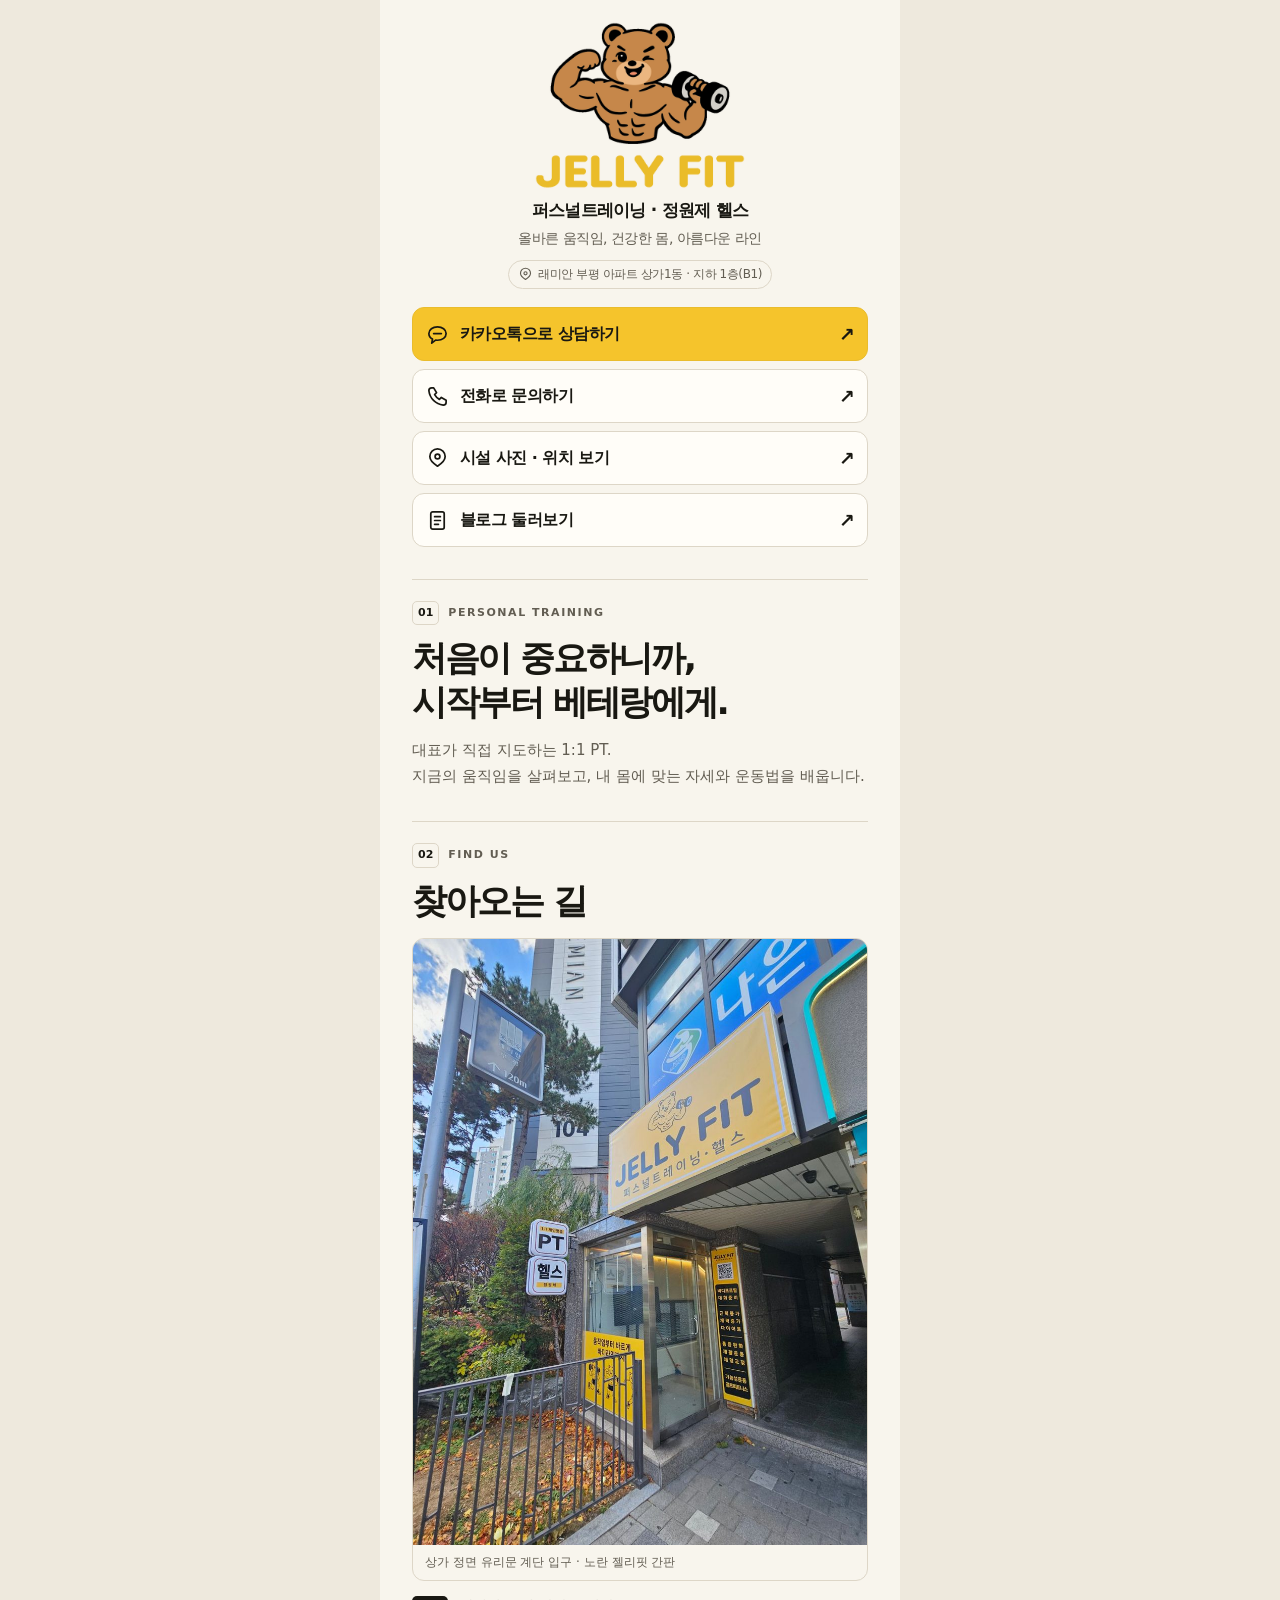
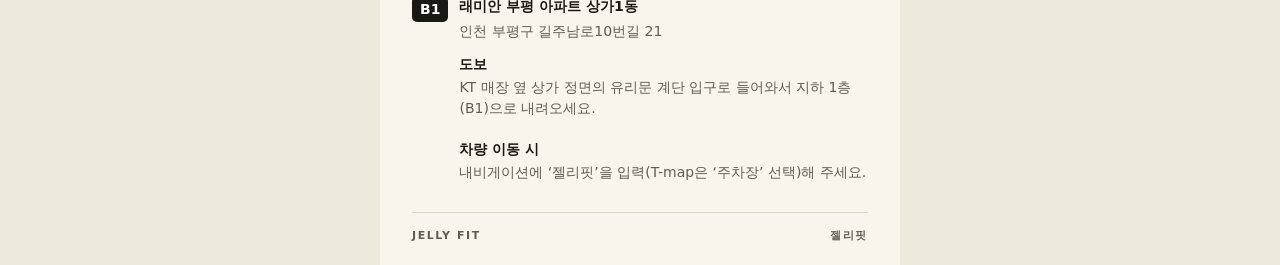
==== index.html @ 14c72398 "Add more space between walking and driving directions Co-Authored-By: Claude Opus 5.5 <noreply@anthr" ====
<!doctype html>
<html lang="ko">
<head>
  <meta charset="utf-8">
  <meta name="viewport" content="width=device-width, initial-scale=1">
  <meta name="theme-color" content="#f8f5ed">
  <meta name="description" content="래미안 부평 아파트 상가1동 지하 1층, 젤리핏 퍼스널트레이닝 · 정원제 헬스">
  <title>JELLY FIT 젤리핏 | 퍼스널트레이닝 · 정원제 헬스</title>
  <script async src="https://www.googletagmanager.com/gtag/js?id=G-EQTSNH6LLK"></script>
  <script>
    window.dataLayer = window.dataLayer || [];
    function gtag() { dataLayer.push(arguments); }
    gtag("js", new Date());
    gtag("config", "G-EQTSNH6LLK", {
      allow_google_signals: false,
      allow_ad_personalization_signals: false,
    });
  </script>
  <link rel="stylesheet" href="./style.css?v=20261123-1">
  <script src="./site.js?v=20261123-2" defer></script>
</head>
<body>
  <main class="page">
    <header class="profile">
      <h1 class="brand"><img id="logo" src="./assets/jelly-fit-logo.png" width="552" height="438" alt="JELLY FIT 젤리핏"></h1>
      <p class="service">퍼스널트레이닝 · 정원제 헬스</p>
      <p class="tagline">올바른 움직임, 건강한 몸, 아름다운 라인</p>
      <p class="location"><svg viewBox="0 0 24 24" aria-hidden="true"><path d="M20 10c0 5-8 10-8 10s-8-5-8-10a8 8 0 1 1 16 0Z"/><circle cx="12" cy="10" r="2.5"/></svg> 래미안 부평 아파트 상가1동 · 지하 1층(B1)</p>
    </header>
    <div class="actions" role="group" aria-label="상담, 시설 및 블로그">
      <a id="kakao" class="action action-primary" role="link" aria-disabled="true">
        <svg viewBox="0 0 24 24" aria-hidden="true"><path d="M21 11c0 4-4 7-9 7l-2-.1L6 21l.8-4.2C4.4 15.6 3 13.5 3 11c0-4 4-7 9-7s9 3 9 7Z"/><path d="M8 11h8"/></svg>
        <span>카카오톡으로 상담하기</span><span class="action-end" aria-hidden="true"></span>
      </a>
      <a id="phone" class="action" role="link" aria-disabled="true">
        <svg viewBox="0 0 24 24" aria-hidden="true"><path d="m8 3 3 5-2 2a13 13 0 0 0 5 5l2-2 5 3v2a3 3 0 0 1-3 3C10 20 4 14 3 6a3 3 0 0 1 3-3Z"/></svg>
        <span>전화로 문의하기</span><span class="action-end" aria-hidden="true"></span>
      </a>
      <a id="place" class="action" role="link" aria-disabled="true">
        <svg viewBox="0 0 24 24" aria-hidden="true"><path d="M20 10c0 5-8 10-8 10s-8-5-8-10a8 8 0 1 1 16 0Z"/><circle cx="12" cy="10" r="2.5"/></svg>
        <span>시설 사진 · 위치 보기</span><span class="action-end" aria-hidden="true"></span>
      </a>
      <a id="blog" class="action" role="link" aria-disabled="true">
        <svg viewBox="0 0 24 24" aria-hidden="true"><rect x="5" y="3" width="14" height="18" rx="2"/><path d="M9 8h6m-6 4h6m-6 4h4"/></svg>
        <span>블로그 둘러보기</span><span class="action-end" aria-hidden="true"></span>
      </a>
    </div>
    <section class="section" aria-labelledby="pt-title">
      <p class="section-label"><span>01</span> PERSONAL TRAINING</p>
      <h2 id="pt-title">처음이 중요하니까,<br>시작부터 베테랑에게.</h2>
      <p class="copy">대표가 직접 지도하는 1:1 PT.<br>지금의 움직임을 살펴보고, 내 몸에 맞는 자세와 운동법을 배웁니다.</p>
    </section>
    <section class="section directions" aria-labelledby="directions-title">
      <p class="section-label"><span>02</span> FIND US</p>
      <h2 id="directions-title">찾아오는 길</h2>
      <figure class="entrance">
        <img id="entrance-photo" width="900" height="1200" alt="젤리핏으로 들어가는 상가 입구" hidden>
        <div id="entrance-placeholder" class="photo-placeholder">입구 사진 준비 중</div>
        <figcaption id="entrance-caption" hidden></figcaption>
      </figure>
      <div class="address">
        <strong class="floor">B1</strong>
        <div>
          <p><strong>래미안 부평 아파트 상가1동</strong></p>
          <p id="address" hidden></p>
          <dl class="arrival">
            <dt>도보</dt>
            <dd id="entrance-note">KT 매장 옆 상가 정면의 유리문 계단 입구로 들어와서 지하 1층(B1)으로 내려오세요.</dd>
            <dt>차량 이동 시</dt>
            <dd>내비게이션에 ‘젤리핏’을 입력(T-map은 ‘주차장’ 선택)해 주세요.</dd>
          </dl>
        </div>
      </div>
    </section>
    <footer><strong>JELLY FIT</strong><span>젤리핏</span></footer>
  </main>
</body>
</html>
---- style.css ----
* { box-sizing: border-box; }
[hidden] { display: none !important; }

:root {
  color-scheme: light;
  --paper: #f8f5ed;
  --ink: #191812;
  --muted: #625d52;
  --line: #ddd6c7;
  --white: #fffdf8;
  --yellow: #f5c42c;
  font-family: "Apple SD Gothic Neo", "Malgun Gothic", "Noto Sans KR", system-ui, sans-serif;
  color: var(--ink);
  background: #eee9dd;
}

body { margin: 0; }
.page {
  width: min(100%, 520px);
  min-height: 100svh;
  margin-inline: auto;
  padding: 0 clamp(16px, 5.5vw, 32px);
  background: var(--paper);
}

.profile { padding-top: 22px; text-align: center; }
.section-label, footer {
  font: 800 11px/1.3 system-ui, sans-serif;
  letter-spacing: .14em;
}
.brand { margin: 0 auto; }
.brand img {
  display: block;
  width: clamp(164px, 48vw, 210px);
  height: auto;
  margin-inline: auto;
  mix-blend-mode: multiply;
}
.service { margin: 10px 0 0; font-size: 17px; font-weight: 800; letter-spacing: -.045em; }
.tagline { margin: 8px 0 0; font-size: 14px; color: var(--muted); letter-spacing: -.035em; }
.location {
  display: inline-flex;
  align-items: center;
  gap: 5px;
  margin: 12px 0 0;
  padding: 5px 9px;
  border: 1px solid var(--line);
  border-radius: 999px;
  font-size: 12px;
  letter-spacing: -.035em;
  color: var(--muted);
  line-height: 1.45;
}
svg { fill: none; stroke: currentColor; stroke-width: 1.8; stroke-linecap: round; stroke-linejoin: round; }
.location svg { width: 15px; height: 15px; flex: none; }

.actions { display: grid; gap: 8px; margin-top: 18px; }
.action {
  display: grid;
  grid-template-columns: 24px minmax(0, 1fr) 48px;
  align-items: center;
  gap: 10px;
  min-height: 54px;
  padding: 8px 13px;
  color: var(--ink);
  background: var(--white);
  border: 1px solid var(--line);
  border-radius: 12px;
  font-size: 16px;
  font-weight: 800;
  letter-spacing: -.035em;
  text-decoration: none;
}
.action-primary { background: var(--yellow); border-color: #e9bc2d; }
.action svg { width: 23px; height: 23px; }
.action-end { justify-self: end; }
.action[href] .action-end::after { content: "↗"; font-size: 19px; }
.action[aria-disabled="true"] { cursor: default; }
.action[aria-disabled="true"] .action-end::after { content: "준비 중"; font-size: 11px; color: #514b3d; }
.action:focus-visible { outline: 3px solid var(--ink); outline-offset: 2px; }
.action[href]:active { transform: translateY(1px); }

.section { border-top: 1px solid var(--line); margin-top: 32px; padding-top: 21px; }
.section-label { display: flex; gap: 9px; align-items: center; color: var(--muted); margin: 0 0 12px; }
.section-label span { color: var(--ink); border: 1px solid var(--line); border-radius: 5px; padding: 4px 5px; letter-spacing: 0; }
h2 { margin: 0; font-size: clamp(25px, 7.2vw, 35px); line-height: 1.25; letter-spacing: -.065em; }
.copy { margin: 12px 0 0; color: var(--muted); font-size: 15px; line-height: 1.75; word-break: keep-all; }
.entrance { margin: 15px 0; border: 1px solid var(--line); border-radius: 12px; overflow: hidden; }
.entrance img { display: block; width: 100%; height: auto; }
.photo-placeholder { display: grid; place-items: center; min-height: 124px; color: var(--muted); font-size: 13px; background: #f0e9d9; }
figcaption { padding: 9px 12px; color: var(--muted); font-size: 12px; }
.address { display: flex; gap: 11px; align-items: flex-start; font-size: 14px; }
.address p { margin: 0 0 4px; line-height: 1.5; }
.address p:not(:first-child) { color: var(--muted); word-break: keep-all; overflow-wrap: anywhere; }
.arrival { margin: 12px 0 0; line-height: 1.5; word-break: keep-all; }
.arrival dt { font-weight: 800; }
.arrival dt:not(:first-child) { margin-top: 20px; }
.arrival dd { margin: 2px 0 0; color: var(--muted); }
.floor { padding: 4px 8px; color: var(--white); background: var(--ink); border-radius: 5px; font: 800 14px/1.3 system-ui, sans-serif; }
footer { display: flex; justify-content: space-between; margin-top: 29px; padding: 16px 0 22px; border-top: 1px solid var(--line); color: var(--muted); }
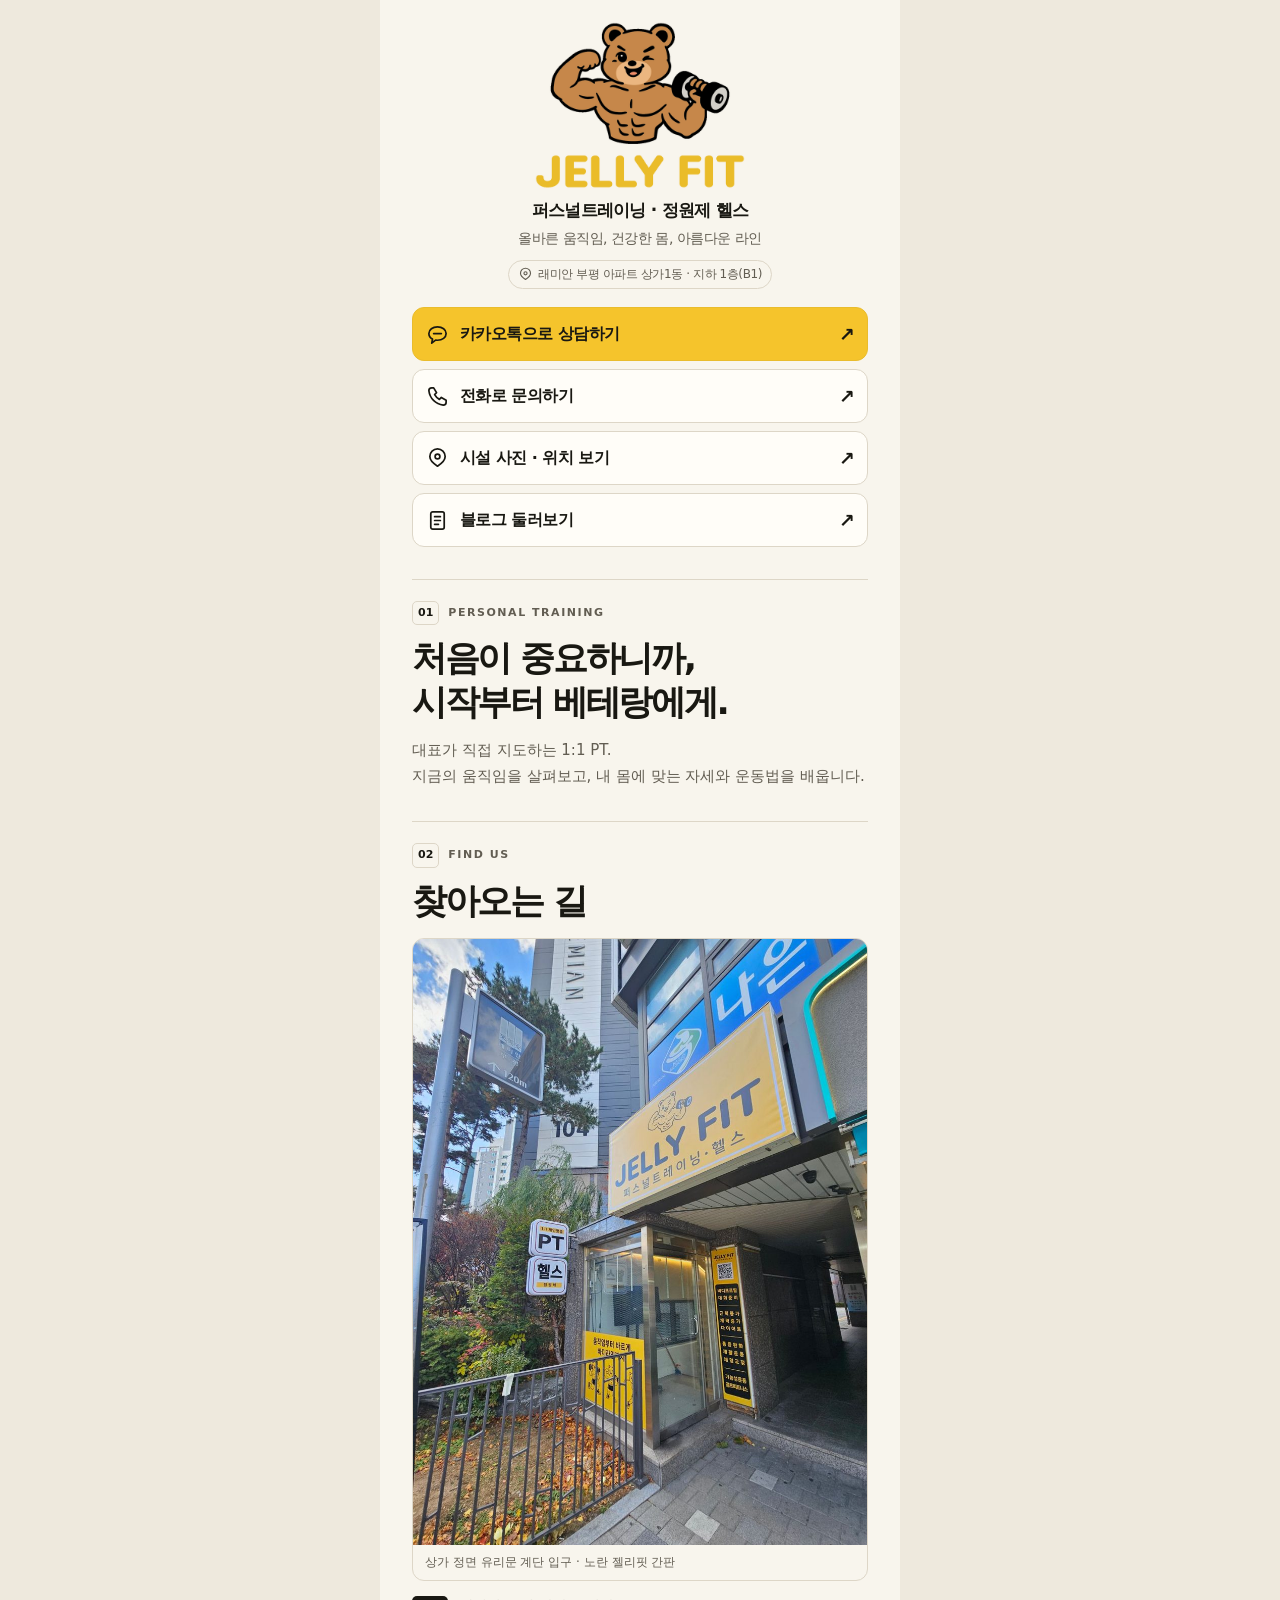
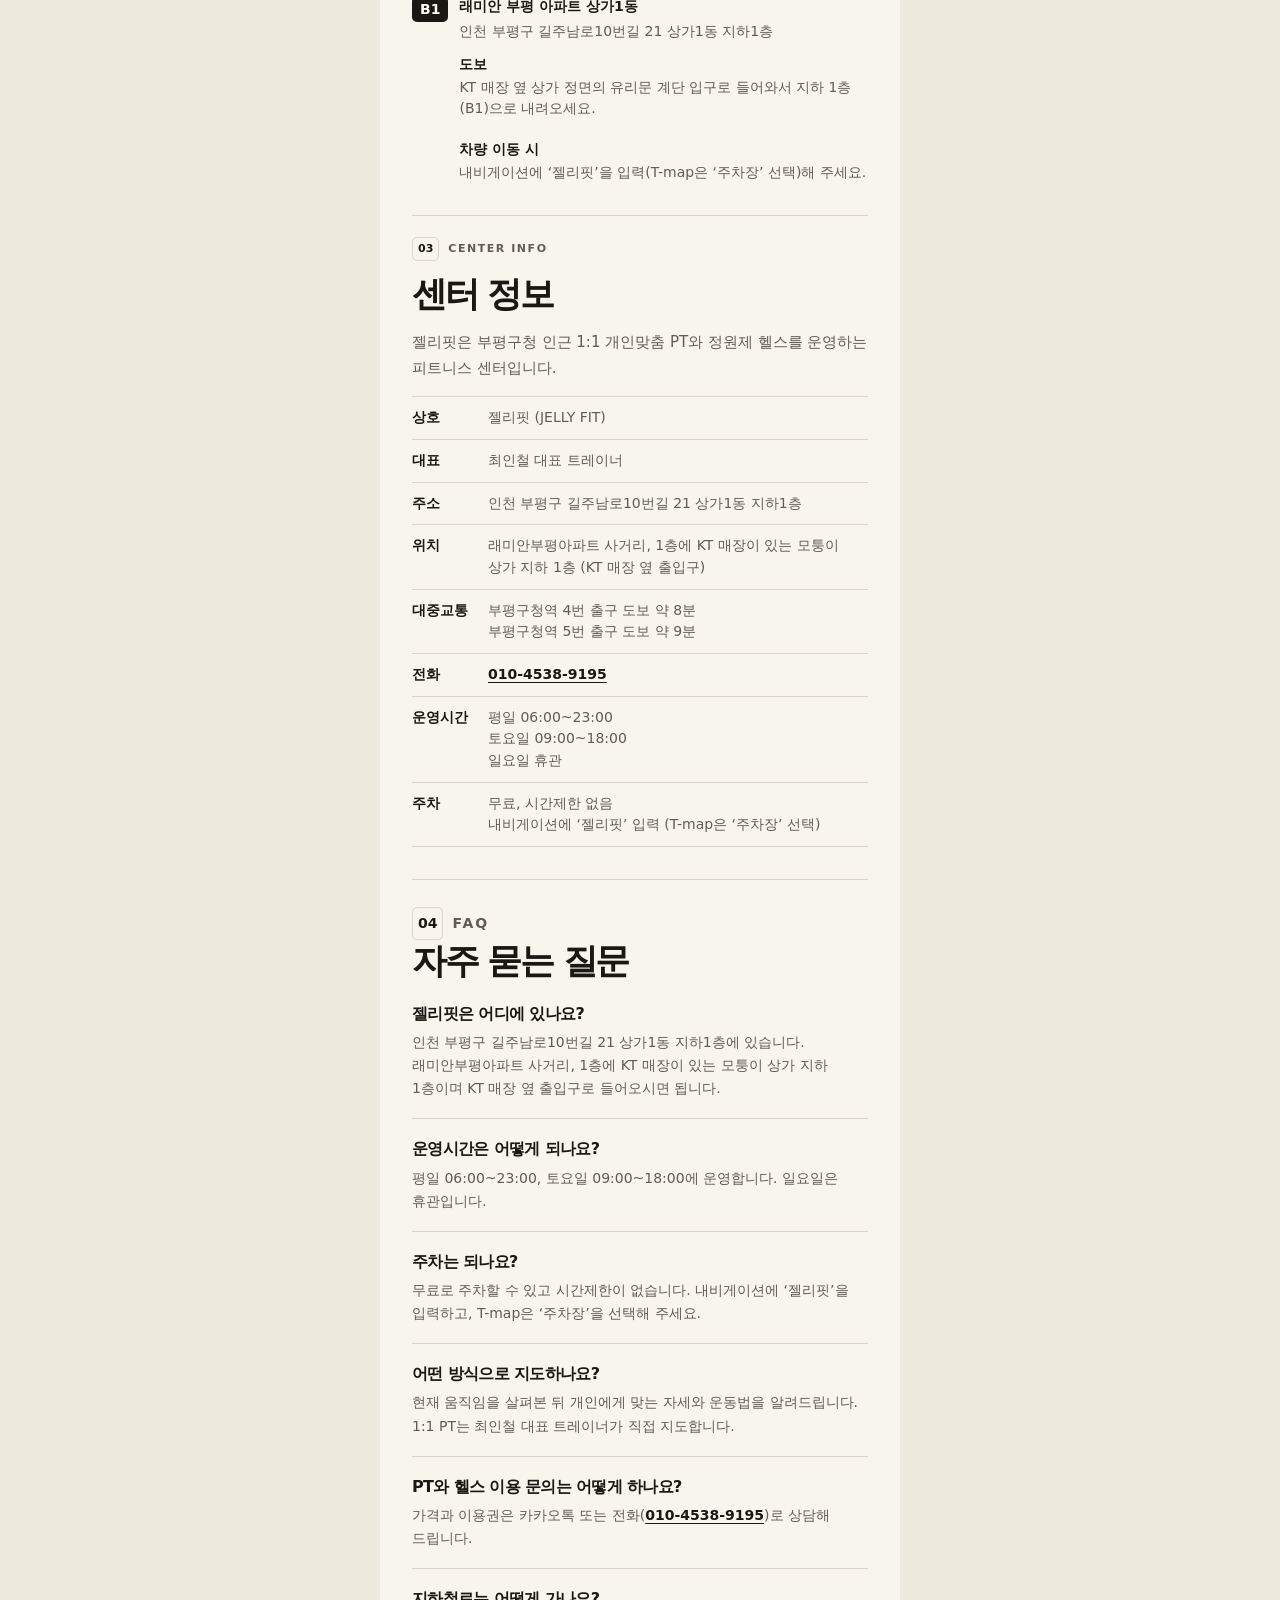
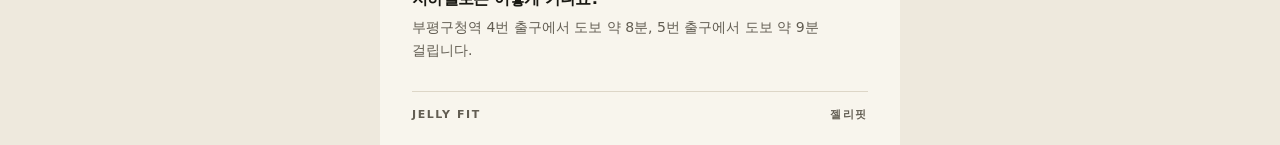
==== commit ff574d6b: "Add center info, FAQ, structured data and sitemap for AI search Co-Authored-By: Claude Opus 5.5 <nor" ====
--- a/index.html
+++ b/index.html
@@ -4,8 +4,17 @@
   <meta charset="utf-8">
   <meta name="viewport" content="width=device-width, initial-scale=1">
   <meta name="theme-color" content="#f8f5ed">
-  <meta name="description" content="래미안 부평 아파트 상가1동 지하 1층, 젤리핏 퍼스널트레이닝 · 정원제 헬스">
-  <title>JELLY FIT 젤리핏 | 퍼스널트레이닝 · 정원제 헬스</title>
+  <meta name="description" content="젤리핏(JELLY FIT)은 부평구청 인근 래미안부평 상가 지하 1층의 1:1 개인맞춤 PT·정원제 헬스 센터입니다. 운영시간은 평일 06:00~23:00, 토요일 09:00~18:00이며 일요일은 휴관합니다.">
+  <title>젤리핏 | 부평구청 퍼스널트레이닝·정원제 헬스 (부평 PT)</title>
+  <link rel="canonical" href="https://inchul27-fit.github.io/jelly-fit/">
+  <meta property="og:type" content="website">
+  <meta property="og:url" content="https://inchul27-fit.github.io/jelly-fit/">
+  <meta property="og:title" content="젤리핏 | 부평구청 퍼스널트레이닝·정원제 헬스 (부평 PT)">
+  <meta property="og:description" content="젤리핏(JELLY FIT)은 부평구청 인근 래미안부평 상가 지하 1층의 1:1 개인맞춤 PT·정원제 헬스 센터입니다. 운영시간은 평일 06:00~23:00, 토요일 09:00~18:00이며 일요일은 휴관합니다.">
+  <meta property="og:image" content="https://inchul27-fit.github.io/jelly-fit/assets/jelly-fit-logo.png">
+  <meta property="og:image:alt" content="젤리핏 로고 근육질 곰 캐릭터">
+  <meta property="og:locale" content="ko_KR">
+  <meta property="og:site_name" content="젤리핏 (JELLY FIT)">
   <script async src="https://www.googletagmanager.com/gtag/js?id=G-EQTSNH6LLK"></script>
   <script>
     window.dataLayer = window.dataLayer || [];
@@ -16,13 +25,125 @@
       allow_ad_personalization_signals: false,
     });
   </script>
-  <link rel="stylesheet" href="./style.css?v=20261123-1">
-  <script src="./site.js?v=20261123-2" defer></script>
+  <link rel="stylesheet" href="./style.css?v=20261124-1">
+  <script src="./site.js?v=20261124-1" defer></script>
+  <script type="application/ld+json">
+{
+    "@context": "https://schema.org",
+    "@type": [
+      "ExerciseGym",
+      "HealthClub"
+    ],
+    "@id": "https://inchul27-fit.github.io/jelly-fit/#gym",
+    "name": "젤리핏 (JELLY FIT)",
+    "alternateName": [
+      "젤리핏",
+      "JELLY FIT"
+    ],
+    "url": "https://inchul27-fit.github.io/jelly-fit/",
+    "image": "https://inchul27-fit.github.io/jelly-fit/assets/jelly-fit-logo.png",
+    "logo": "https://inchul27-fit.github.io/jelly-fit/assets/jelly-fit-logo.png",
+    "telephone": "+82-10-4538-9195",
+    "slogan": "올바른 움직임, 건강한 몸, 아름다운 라인",
+    "description": "젤리핏은 부평구청 인근 1:1 개인맞춤 PT와 정원제 헬스를 운영하는 피트니스 센터입니다.",
+    "address": {
+      "@type": "PostalAddress",
+      "addressCountry": "KR",
+      "addressRegion": "인천광역시",
+      "addressLocality": "부평구",
+      "streetAddress": "길주남로10번길 21 상가1동 지하1층"
+    },
+    "openingHoursSpecification": [
+      {
+        "@type": "OpeningHoursSpecification",
+        "dayOfWeek": [
+          "Monday",
+          "Tuesday",
+          "Wednesday",
+          "Thursday",
+          "Friday"
+        ],
+        "opens": "06:00",
+        "closes": "23:00"
+      },
+      {
+        "@type": "OpeningHoursSpecification",
+        "dayOfWeek": "Saturday",
+        "opens": "09:00",
+        "closes": "18:00"
+      }
+    ],
+    "founder": {
+      "@type": "Person",
+      "name": "최인철",
+      "jobTitle": "대표 트레이너"
+    },
+    "sameAs": [
+      "https://blog.naver.com/jellyfitness"
+    ]
+  }
+  </script>
+  <script type="application/ld+json">
+{
+    "@context": "https://schema.org",
+    "@type": "FAQPage",
+    "mainEntity": [
+      {
+        "@type": "Question",
+        "name": "젤리핏은 어디에 있나요?",
+        "acceptedAnswer": {
+          "@type": "Answer",
+          "text": "인천 부평구 길주남로10번길 21 상가1동 지하1층에 있습니다. 래미안부평아파트 사거리, 1층에 KT 매장이 있는 모퉁이 상가 지하 1층이며 KT 매장 옆 출입구로 들어오시면 됩니다."
+        }
+      },
+      {
+        "@type": "Question",
+        "name": "운영시간은 어떻게 되나요?",
+        "acceptedAnswer": {
+          "@type": "Answer",
+          "text": "평일 06:00~23:00, 토요일 09:00~18:00에 운영합니다. 일요일은 휴관입니다."
+        }
+      },
+      {
+        "@type": "Question",
+        "name": "주차는 되나요?",
+        "acceptedAnswer": {
+          "@type": "Answer",
+          "text": "무료로 주차할 수 있고 시간제한이 없습니다. 내비게이션에 ‘젤리핏’을 입력하고, T-map은 ‘주차장’을 선택해 주세요."
+        }
+      },
+      {
+        "@type": "Question",
+        "name": "어떤 방식으로 지도하나요?",
+        "acceptedAnswer": {
+          "@type": "Answer",
+          "text": "현재 움직임을 살펴본 뒤 개인에게 맞는 자세와 운동법을 알려드립니다. 1:1 PT는 최인철 대표 트레이너가 직접 지도합니다."
+        }
+      },
+      {
+        "@type": "Question",
+        "name": "PT와 헬스 이용 문의는 어떻게 하나요?",
+        "acceptedAnswer": {
+          "@type": "Answer",
+          "text": "가격과 이용권은 카카오톡 또는 전화(010-4538-9195)로 상담해 드립니다."
+        }
+      },
+      {
+        "@type": "Question",
+        "name": "지하철로는 어떻게 가나요?",
+        "acceptedAnswer": {
+          "@type": "Answer",
+          "text": "부평구청역 4번 출구에서 도보 약 8분, 5번 출구에서 도보 약 9분 걸립니다."
+        }
+      }
+    ]
+  }
+  </script>
 </head>
 <body>
   <main class="page">
     <header class="profile">
-      <h1 class="brand"><img id="logo" src="./assets/jelly-fit-logo.png" width="552" height="438" alt="JELLY FIT 젤리핏"></h1>
+      <h1 class="brand"><img id="logo" src="./assets/jelly-fit-logo.png" width="552" height="438" alt="젤리핏 로고 근육질 곰 캐릭터 JELLY FIT"></h1>
       <p class="service">퍼스널트레이닝 · 정원제 헬스</p>
       <p class="tagline">올바른 움직임, 건강한 몸, 아름다운 라인</p>
       <p class="location"><svg viewBox="0 0 24 24" aria-hidden="true"><path d="M20 10c0 5-8 10-8 10s-8-5-8-10a8 8 0 1 1 16 0Z"/><circle cx="12" cy="10" r="2.5"/></svg> 래미안 부평 아파트 상가1동 · 지하 1층(B1)</p>
@@ -54,7 +175,7 @@
       <p class="section-label"><span>02</span> FIND US</p>
       <h2 id="directions-title">찾아오는 길</h2>
       <figure class="entrance">
-        <img id="entrance-photo" width="900" height="1200" alt="젤리핏으로 들어가는 상가 입구" hidden>
+        <img id="entrance-photo" width="900" height="1200" alt="젤리핏 입구 사진, KT 매장 옆 상가 정면 유리문 계단 입구와 노란 젤리핏 간판" hidden>
         <div id="entrance-placeholder" class="photo-placeholder">입구 사진 준비 중</div>
         <figcaption id="entrance-caption" hidden></figcaption>
       </figure>
@@ -62,7 +183,7 @@
         <strong class="floor">B1</strong>
         <div>
           <p><strong>래미안 부평 아파트 상가1동</strong></p>
-          <p id="address" hidden></p>
+          <p id="address">인천 부평구 길주남로10번길 21 상가1동 지하1층</p>
           <dl class="arrival">
             <dt>도보</dt>
             <dd id="entrance-note">KT 매장 옆 상가 정면의 유리문 계단 입구로 들어와서 지하 1층(B1)으로 내려오세요.</dd>
@@ -72,6 +193,51 @@
         </div>
       </div>
     </section>
+    <section class="section info" aria-labelledby="info-title">
+      <p class="section-label"><span>03</span> CENTER INFO</p>
+      <h2 id="info-title">센터 정보</h2>
+      <p class="copy">젤리핏은 부평구청 인근 1:1 개인맞춤 PT와 정원제 헬스를 운영하는 피트니스 센터입니다.</p>
+      <table class="info-table">
+        <tbody>
+          <tr><th scope="row">상호</th><td>젤리핏 (JELLY FIT)</td></tr>
+          <tr><th scope="row">대표</th><td>최인철 대표 트레이너</td></tr>
+          <tr><th scope="row">주소</th><td>인천 부평구 길주남로10번길 21 상가1동 지하1층</td></tr>
+          <tr><th scope="row">위치</th><td>래미안부평아파트 사거리, 1층에 KT 매장이 있는 모퉁이 상가 지하 1층 (KT 매장 옆 출입구)</td></tr>
+          <tr><th scope="row">대중교통</th><td>부평구청역 4번 출구 도보 약 8분<br>부평구청역 5번 출구 도보 약 9분</td></tr>
+          <tr><th scope="row">전화</th><td><a href="tel:01045389195">010-4538-9195</a></td></tr>
+          <tr><th scope="row">운영시간</th><td>평일 06:00~23:00<br>토요일 09:00~18:00<br>일요일 휴관</td></tr>
+          <tr><th scope="row">주차</th><td>무료, 시간제한 없음<br>내비게이션에 ‘젤리핏’ 입력 (T-map은 ‘주차장’ 선택)</td></tr>
+        </tbody>
+      </table>
+    </section>
+    <section class="section faq" aria-labelledby="faq-title">
+      <p class="section-label"><span>04</span> FAQ</p>
+      <h2 id="faq-title">자주 묻는 질문</h2>
+      <div class="faq-item">
+        <h3>젤리핏은 어디에 있나요?</h3>
+        <p>인천 부평구 길주남로10번길 21 상가1동 지하1층에 있습니다. 래미안부평아파트 사거리, 1층에 KT 매장이 있는 모퉁이 상가 지하 1층이며 KT 매장 옆 출입구로 들어오시면 됩니다.</p>
+      </div>
+      <div class="faq-item">
+        <h3>운영시간은 어떻게 되나요?</h3>
+        <p>평일 06:00~23:00, 토요일 09:00~18:00에 운영합니다. 일요일은 휴관입니다.</p>
+      </div>
+      <div class="faq-item">
+        <h3>주차는 되나요?</h3>
+        <p>무료로 주차할 수 있고 시간제한이 없습니다. 내비게이션에 ‘젤리핏’을 입력하고, T-map은 ‘주차장’을 선택해 주세요.</p>
+      </div>
+      <div class="faq-item">
+        <h3>어떤 방식으로 지도하나요?</h3>
+        <p>현재 움직임을 살펴본 뒤 개인에게 맞는 자세와 운동법을 알려드립니다. 1:1 PT는 최인철 대표 트레이너가 직접 지도합니다.</p>
+      </div>
+      <div class="faq-item">
+        <h3>PT와 헬스 이용 문의는 어떻게 하나요?</h3>
+        <p>가격과 이용권은 카카오톡 또는 전화(<a href="tel:01045389195">010-4538-9195</a>)로 상담해 드립니다.</p>
+      </div>
+      <div class="faq-item">
+        <h3>지하철로는 어떻게 가나요?</h3>
+        <p>부평구청역 4번 출구에서 도보 약 8분, 5번 출구에서 도보 약 9분 걸립니다.</p>
+      </div>
+    </section>
     <footer><strong>JELLY FIT</strong><span>젤리핏</span></footer>
   </main>
 </body>
--- a/style.css
+++ b/style.css
@@ -14,7 +14,7 @@
   background: #eee9dd;
 }
 
-body { margin: 0; }
+body { margin: 0; word-break: keep-all; overflow-wrap: break-word; }
 .page {
   width: min(100%, 520px);
   min-height: 100svh;
@@ -97,4 +97,14 @@
 .arrival dt:not(:first-child) { margin-top: 20px; }
 .arrival dd { margin: 2px 0 0; color: var(--muted); }
 .floor { padding: 4px 8px; color: var(--white); background: var(--ink); border-radius: 5px; font: 800 14px/1.3 system-ui, sans-serif; }
+.info-table { width: 100%; margin-top: 15px; border-collapse: collapse; table-layout: fixed; font-size: 14px; line-height: 1.55; }
+.info-table th, .info-table td { padding: 10px 0; border-bottom: 1px solid var(--line); text-align: left; vertical-align: top; }
+.info-table tr:first-child th, .info-table tr:first-child td { border-top: 1px solid var(--line); }
+.info-table th { width: 76px; padding-right: 10px; font-weight: 800; }
+.info-table td { color: var(--muted); overflow-wrap: anywhere; }
+.info-table a, .faq a { color: var(--ink); font-weight: 800; text-underline-offset: 3px; }
+.faq-item { margin-top: 18px; }
+.faq-item + .faq-item { padding-top: 18px; border-top: 1px solid var(--line); }
+.faq h3 { margin: 0; font-size: 16px; line-height: 1.45; letter-spacing: -.04em; }
+.faq p { margin: 6px 0 0; color: var(--muted); font-size: 14px; line-height: 1.65; }
 footer { display: flex; justify-content: space-between; margin-top: 29px; padding: 16px 0 22px; border-top: 1px solid var(--line); color: var(--muted); }
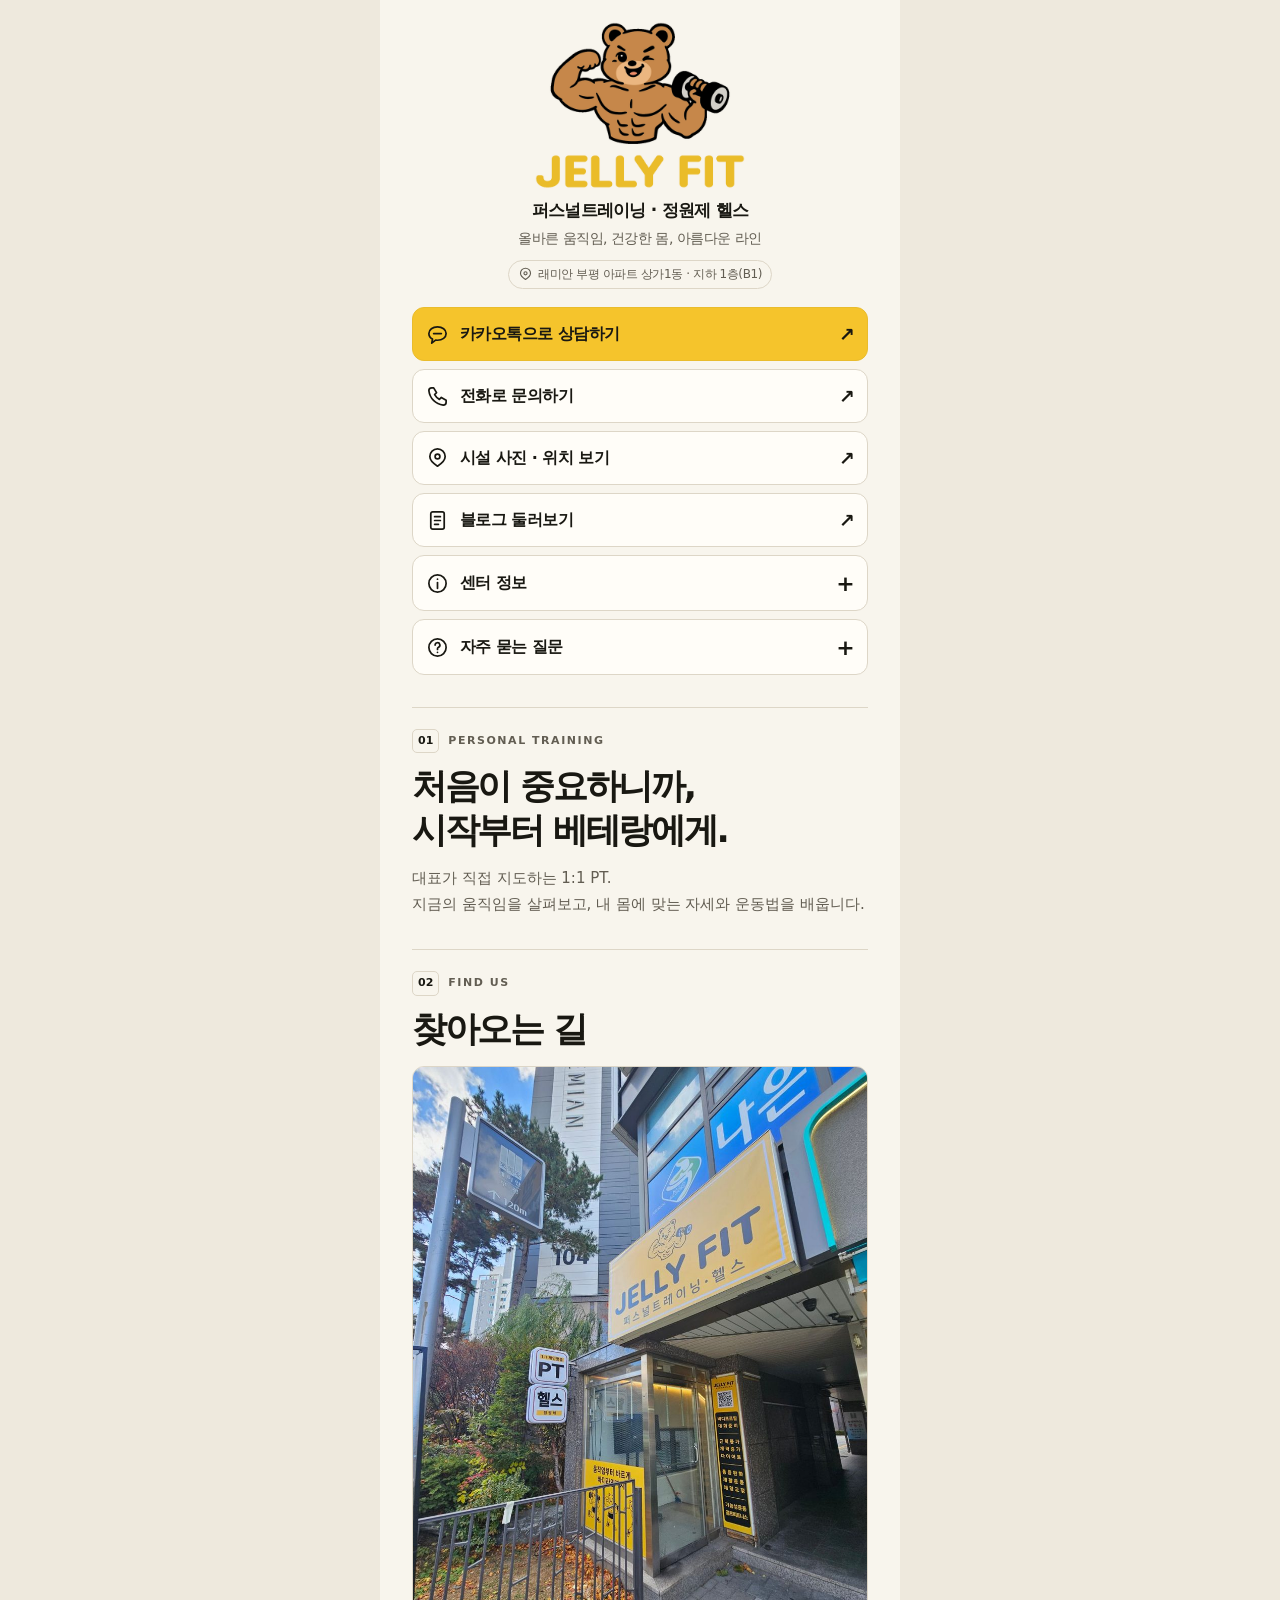
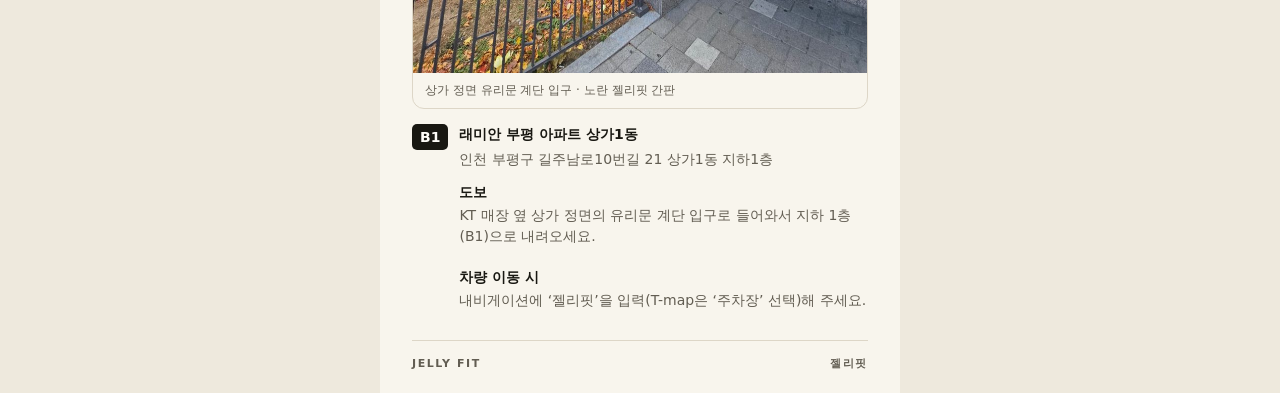
==== commit 98177ac0: "Move center info and FAQ into expandable buttons under the blog link Co-Authored-By: Claude Opus 5.5" ====
--- a/index.html
+++ b/index.html
@@ -25,8 +25,8 @@
       allow_ad_personalization_signals: false,
     });
   </script>
-  <link rel="stylesheet" href="./style.css?v=20261124-1">
-  <script src="./site.js?v=20261124-1" defer></script>
+  <link rel="stylesheet" href="./style.css?v=20261124-2">
+  <script src="./site.js?v=20261124-2" defer></script>
   <script type="application/ld+json">
 {
     "@context": "https://schema.org",
@@ -148,7 +148,7 @@
       <p class="tagline">올바른 움직임, 건강한 몸, 아름다운 라인</p>
       <p class="location"><svg viewBox="0 0 24 24" aria-hidden="true"><path d="M20 10c0 5-8 10-8 10s-8-5-8-10a8 8 0 1 1 16 0Z"/><circle cx="12" cy="10" r="2.5"/></svg> 래미안 부평 아파트 상가1동 · 지하 1층(B1)</p>
     </header>
-    <div class="actions" role="group" aria-label="상담, 시설 및 블로그">
+    <div class="actions" role="group" aria-label="상담, 시설, 블로그 및 센터 정보">
       <a id="kakao" class="action action-primary" role="link" aria-disabled="true">
         <svg viewBox="0 0 24 24" aria-hidden="true"><path d="M21 11c0 4-4 7-9 7l-2-.1L6 21l.8-4.2C4.4 15.6 3 13.5 3 11c0-4 4-7 9-7s9 3 9 7Z"/><path d="M8 11h8"/></svg>
         <span>카카오톡으로 상담하기</span><span class="action-end" aria-hidden="true"></span>
@@ -165,6 +165,53 @@
         <svg viewBox="0 0 24 24" aria-hidden="true"><rect x="5" y="3" width="14" height="18" rx="2"/><path d="M9 8h6m-6 4h6m-6 4h4"/></svg>
         <span>블로그 둘러보기</span><span class="action-end" aria-hidden="true"></span>
       </a>
+      <details id="info" class="more info">
+        <summary class="action"><svg viewBox="0 0 24 24" aria-hidden="true"><circle cx="12" cy="12" r="9"/><path d="M12 11v6"/><path d="M12 7.5h.01"/></svg><h2 id="info-title">센터 정보</h2><span class="action-end" aria-hidden="true"></span></summary>
+        <div class="more-panel">
+          <p class="copy">젤리핏은 부평구청 인근 1:1 개인맞춤 PT와 정원제 헬스를 운영하는 피트니스 센터입니다.</p>
+          <table class="info-table">
+            <tbody>
+              <tr><th scope="row">상호</th><td>젤리핏 (JELLY FIT)</td></tr>
+              <tr><th scope="row">대표</th><td>최인철 대표 트레이너</td></tr>
+              <tr><th scope="row">주소</th><td>인천 부평구 길주남로10번길 21 상가1동 지하1층</td></tr>
+              <tr><th scope="row">위치</th><td>래미안부평아파트 사거리, 1층에 KT 매장이 있는 모퉁이 상가 지하 1층 (KT 매장 옆 출입구)</td></tr>
+              <tr><th scope="row">대중교통</th><td>부평구청역 4번 출구 도보 약 8분<br>부평구청역 5번 출구 도보 약 9분</td></tr>
+              <tr><th scope="row">전화</th><td><a href="tel:01045389195">010-4538-9195</a></td></tr>
+              <tr><th scope="row">운영시간</th><td>평일 06:00~23:00<br>토요일 09:00~18:00<br>일요일 휴관</td></tr>
+              <tr><th scope="row">주차</th><td>무료, 시간제한 없음<br>내비게이션에 ‘젤리핏’ 입력 (T-map은 ‘주차장’ 선택)</td></tr>
+            </tbody>
+          </table>
+        </div>
+      </details>
+      <details id="faq" class="more faq">
+        <summary class="action"><svg viewBox="0 0 24 24" aria-hidden="true"><circle cx="12" cy="12" r="9"/><path d="M9.5 9.5a2.5 2.5 0 1 1 3.5 2.3c-.6.3-1 .8-1 1.5v.7"/><path d="M12 17h.01"/></svg><h2 id="faq-title">자주 묻는 질문</h2><span class="action-end" aria-hidden="true"></span></summary>
+        <div class="more-panel">
+          <div class="faq-item">
+            <h3>젤리핏은 어디에 있나요?</h3>
+            <p>인천 부평구 길주남로10번길 21 상가1동 지하1층에 있습니다. 래미안부평아파트 사거리, 1층에 KT 매장이 있는 모퉁이 상가 지하 1층이며 KT 매장 옆 출입구로 들어오시면 됩니다.</p>
+          </div>
+          <div class="faq-item">
+            <h3>운영시간은 어떻게 되나요?</h3>
+            <p>평일 06:00~23:00, 토요일 09:00~18:00에 운영합니다. 일요일은 휴관입니다.</p>
+          </div>
+          <div class="faq-item">
+            <h3>주차는 되나요?</h3>
+            <p>무료로 주차할 수 있고 시간제한이 없습니다. 내비게이션에 ‘젤리핏’을 입력하고, T-map은 ‘주차장’을 선택해 주세요.</p>
+          </div>
+          <div class="faq-item">
+            <h3>어떤 방식으로 지도하나요?</h3>
+            <p>현재 움직임을 살펴본 뒤 개인에게 맞는 자세와 운동법을 알려드립니다. 1:1 PT는 최인철 대표 트레이너가 직접 지도합니다.</p>
+          </div>
+          <div class="faq-item">
+            <h3>PT와 헬스 이용 문의는 어떻게 하나요?</h3>
+            <p>가격과 이용권은 카카오톡 또는 전화(<a href="tel:01045389195">010-4538-9195</a>)로 상담해 드립니다.</p>
+          </div>
+          <div class="faq-item">
+            <h3>지하철로는 어떻게 가나요?</h3>
+            <p>부평구청역 4번 출구에서 도보 약 8분, 5번 출구에서 도보 약 9분 걸립니다.</p>
+          </div>
+        </div>
+      </details>
     </div>
     <section class="section" aria-labelledby="pt-title">
       <p class="section-label"><span>01</span> PERSONAL TRAINING</p>
@@ -193,51 +240,6 @@
         </div>
       </div>
     </section>
-    <section class="section info" aria-labelledby="info-title">
-      <p class="section-label"><span>03</span> CENTER INFO</p>
-      <h2 id="info-title">센터 정보</h2>
-      <p class="copy">젤리핏은 부평구청 인근 1:1 개인맞춤 PT와 정원제 헬스를 운영하는 피트니스 센터입니다.</p>
-      <table class="info-table">
-        <tbody>
-          <tr><th scope="row">상호</th><td>젤리핏 (JELLY FIT)</td></tr>
-          <tr><th scope="row">대표</th><td>최인철 대표 트레이너</td></tr>
-          <tr><th scope="row">주소</th><td>인천 부평구 길주남로10번길 21 상가1동 지하1층</td></tr>
-          <tr><th scope="row">위치</th><td>래미안부평아파트 사거리, 1층에 KT 매장이 있는 모퉁이 상가 지하 1층 (KT 매장 옆 출입구)</td></tr>
-          <tr><th scope="row">대중교통</th><td>부평구청역 4번 출구 도보 약 8분<br>부평구청역 5번 출구 도보 약 9분</td></tr>
-          <tr><th scope="row">전화</th><td><a href="tel:01045389195">010-4538-9195</a></td></tr>
-          <tr><th scope="row">운영시간</th><td>평일 06:00~23:00<br>토요일 09:00~18:00<br>일요일 휴관</td></tr>
-          <tr><th scope="row">주차</th><td>무료, 시간제한 없음<br>내비게이션에 ‘젤리핏’ 입력 (T-map은 ‘주차장’ 선택)</td></tr>
-        </tbody>
-      </table>
-    </section>
-    <section class="section faq" aria-labelledby="faq-title">
-      <p class="section-label"><span>04</span> FAQ</p>
-      <h2 id="faq-title">자주 묻는 질문</h2>
-      <div class="faq-item">
-        <h3>젤리핏은 어디에 있나요?</h3>
-        <p>인천 부평구 길주남로10번길 21 상가1동 지하1층에 있습니다. 래미안부평아파트 사거리, 1층에 KT 매장이 있는 모퉁이 상가 지하 1층이며 KT 매장 옆 출입구로 들어오시면 됩니다.</p>
-      </div>
-      <div class="faq-item">
-        <h3>운영시간은 어떻게 되나요?</h3>
-        <p>평일 06:00~23:00, 토요일 09:00~18:00에 운영합니다. 일요일은 휴관입니다.</p>
-      </div>
-      <div class="faq-item">
-        <h3>주차는 되나요?</h3>
-        <p>무료로 주차할 수 있고 시간제한이 없습니다. 내비게이션에 ‘젤리핏’을 입력하고, T-map은 ‘주차장’을 선택해 주세요.</p>
-      </div>
-      <div class="faq-item">
-        <h3>어떤 방식으로 지도하나요?</h3>
-        <p>현재 움직임을 살펴본 뒤 개인에게 맞는 자세와 운동법을 알려드립니다. 1:1 PT는 최인철 대표 트레이너가 직접 지도합니다.</p>
-      </div>
-      <div class="faq-item">
-        <h3>PT와 헬스 이용 문의는 어떻게 하나요?</h3>
-        <p>가격과 이용권은 카카오톡 또는 전화(<a href="tel:01045389195">010-4538-9195</a>)로 상담해 드립니다.</p>
-      </div>
-      <div class="faq-item">
-        <h3>지하철로는 어떻게 가나요?</h3>
-        <p>부평구청역 4번 출구에서 도보 약 8분, 5번 출구에서 도보 약 9분 걸립니다.</p>
-      </div>
-    </section>
     <footer><strong>JELLY FIT</strong><span>젤리핏</span></footer>
   </main>
 </body>
--- a/style.css
+++ b/style.css
@@ -97,14 +97,22 @@
 .arrival dt:not(:first-child) { margin-top: 20px; }
 .arrival dd { margin: 2px 0 0; color: var(--muted); }
 .floor { padding: 4px 8px; color: var(--white); background: var(--ink); border-radius: 5px; font: 800 14px/1.3 system-ui, sans-serif; }
-.info-table { width: 100%; margin-top: 15px; border-collapse: collapse; table-layout: fixed; font-size: 14px; line-height: 1.55; }
-.info-table th, .info-table td { padding: 10px 0; border-bottom: 1px solid var(--line); text-align: left; vertical-align: top; }
-.info-table tr:first-child th, .info-table tr:first-child td { border-top: 1px solid var(--line); }
-.info-table th { width: 76px; padding-right: 10px; font-weight: 800; }
+.more { background: var(--white); border: 1px solid var(--line); border-radius: 12px; }
+.more > summary { border: 0; background: none; cursor: pointer; list-style: none; }
+.more > summary::-webkit-details-marker { display: none; }
+.more > summary h2 { margin: 0; font: inherit; letter-spacing: inherit; }
+.more > summary .action-end::after { content: "+"; font-size: 22px; font-weight: 600; }
+.more[open] > summary .action-end::after { content: "−"; }
+.more-panel { padding: 2px 15px 16px; border-top: 1px solid var(--line); }
+.more-panel .copy { margin-top: 12px; font-size: 14px; line-height: 1.65; }
+.info-table { width: 100%; margin-top: 10px; border-collapse: collapse; table-layout: fixed; font-size: 14px; line-height: 1.55; }
+.info-table th, .info-table td { padding: 9px 0; border-bottom: 1px solid var(--line); text-align: left; vertical-align: top; }
+.info-table tr:last-child th, .info-table tr:last-child td { border-bottom: 0; padding-bottom: 0; }
+.info-table th { width: 72px; padding-right: 10px; font-weight: 800; }
 .info-table td { color: var(--muted); overflow-wrap: anywhere; }
-.info-table a, .faq a { color: var(--ink); font-weight: 800; text-underline-offset: 3px; }
-.faq-item { margin-top: 18px; }
-.faq-item + .faq-item { padding-top: 18px; border-top: 1px solid var(--line); }
-.faq h3 { margin: 0; font-size: 16px; line-height: 1.45; letter-spacing: -.04em; }
-.faq p { margin: 6px 0 0; color: var(--muted); font-size: 14px; line-height: 1.65; }
+.more-panel a { color: var(--ink); font-weight: 800; text-underline-offset: 3px; white-space: nowrap; }
+.faq-item { padding-top: 14px; }
+.faq-item + .faq-item { margin-top: 14px; border-top: 1px solid var(--line); }
+.faq-item h3 { margin: 0; font-size: 15px; line-height: 1.45; letter-spacing: -.04em; }
+.faq-item p { margin: 5px 0 0; color: var(--muted); font-size: 14px; line-height: 1.65; }
 footer { display: flex; justify-content: space-between; margin-top: 29px; padding: 16px 0 22px; border-top: 1px solid var(--line); color: var(--muted); }
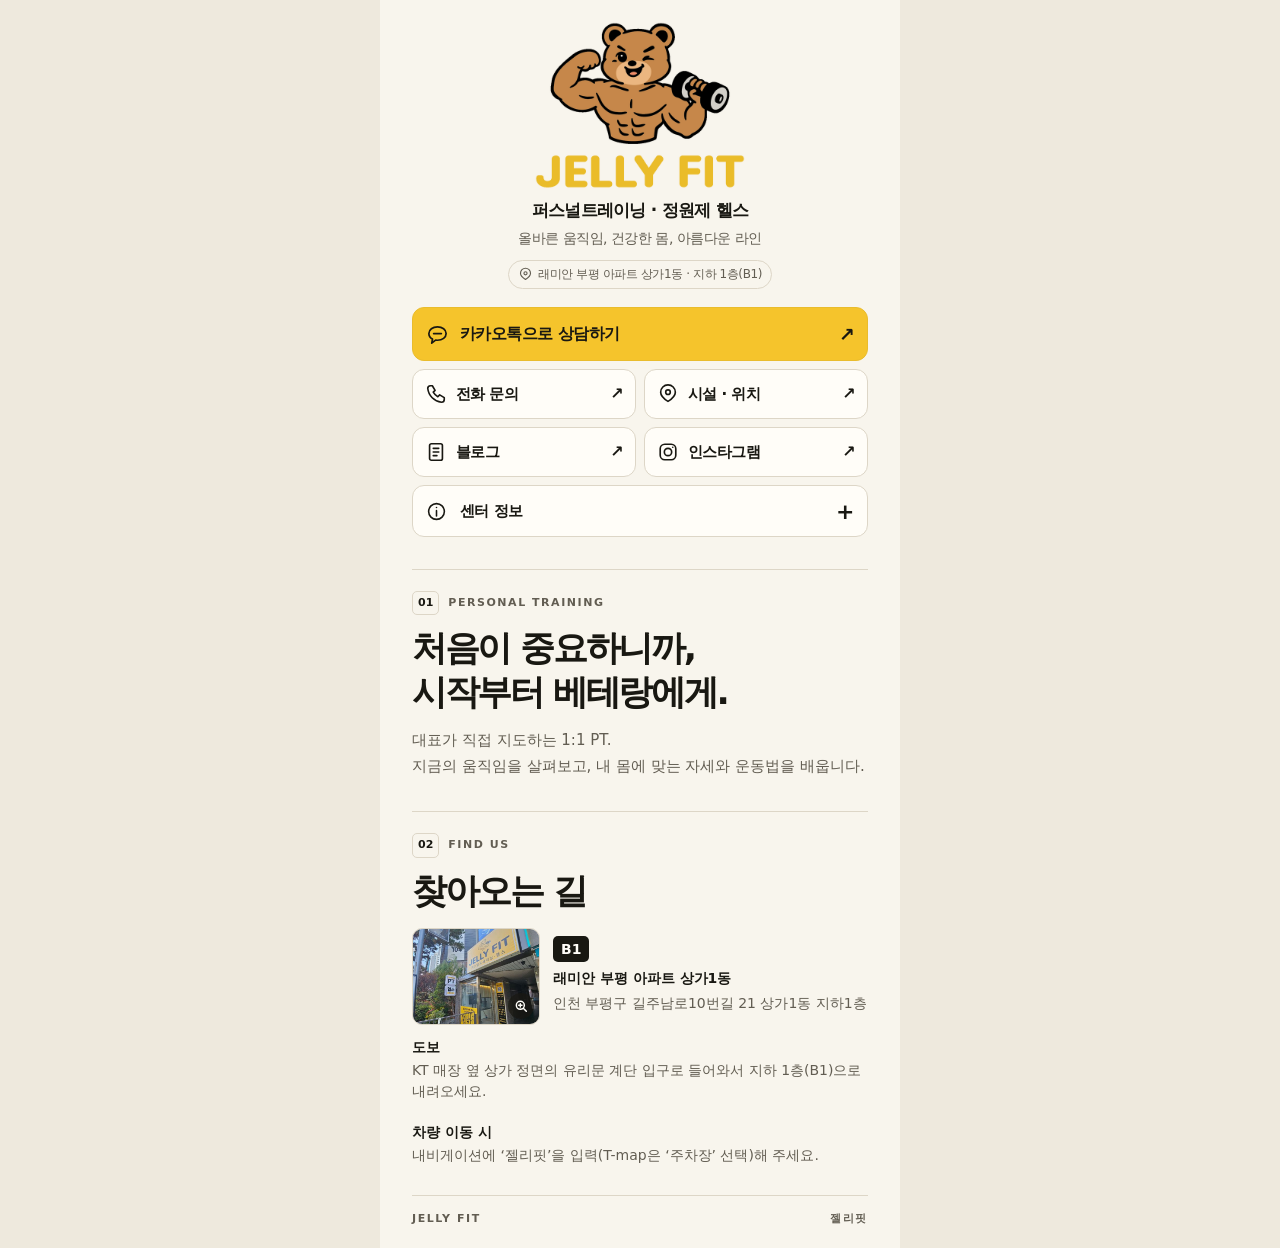
==== commit 0bfa15b9: "Simplify landing page layout Show Kakao as the main button with phone, place, blog, Instagram and ce" ====
--- a/index.html
+++ b/index.html
@@ -4,14 +4,15 @@
   <meta charset="utf-8">
   <meta name="viewport" content="width=device-width, initial-scale=1">
   <meta name="theme-color" content="#f8f5ed">
-  <meta name="description" content="젤리핏(JELLY FIT)은 부평구청 인근 래미안부평 상가 지하 1층의 1:1 개인맞춤 PT·정원제 헬스 센터입니다. 운영시간은 평일 06:00~23:00, 토요일 09:00~18:00이며 일요일은 휴관합니다.">
+  <meta name="description" content="부평구청 인근 래미안부평 상가 지하 1층 젤리핏. 1:1 개인맞춤 PT·정원제 헬스, 평일 06:00~23:00·토 09:00~18:00 운영">
   <title>젤리핏 | 부평구청 퍼스널트레이닝·정원제 헬스 (부평 PT)</title>
-  <link rel="canonical" href="https://inchul27-fit.github.io/jelly-fit/">
+  <link rel="canonical" href="https://jellyfit.kr/">
+  <meta name="naver-site-verification" content="932ea666ac79528ed3551913a218db5dec3387d6">
   <meta property="og:type" content="website">
-  <meta property="og:url" content="https://inchul27-fit.github.io/jelly-fit/">
+  <meta property="og:url" content="https://jellyfit.kr/">
   <meta property="og:title" content="젤리핏 | 부평구청 퍼스널트레이닝·정원제 헬스 (부평 PT)">
-  <meta property="og:description" content="젤리핏(JELLY FIT)은 부평구청 인근 래미안부평 상가 지하 1층의 1:1 개인맞춤 PT·정원제 헬스 센터입니다. 운영시간은 평일 06:00~23:00, 토요일 09:00~18:00이며 일요일은 휴관합니다.">
-  <meta property="og:image" content="https://inchul27-fit.github.io/jelly-fit/assets/jelly-fit-logo.png">
+  <meta property="og:description" content="부평구청 인근 래미안부평 상가 지하 1층 젤리핏. 1:1 개인맞춤 PT·정원제 헬스, 평일 06:00~23:00·토 09:00~18:00 운영">
+  <meta property="og:image" content="https://jellyfit.kr/assets/jelly-fit-logo.png">
   <meta property="og:image:alt" content="젤리핏 로고 근육질 곰 캐릭터">
   <meta property="og:locale" content="ko_KR">
   <meta property="og:site_name" content="젤리핏 (JELLY FIT)">
@@ -25,8 +26,8 @@
       allow_ad_personalization_signals: false,
     });
   </script>
-  <link rel="stylesheet" href="./style.css?v=20261124-2">
-  <script src="./site.js?v=20261124-2" defer></script>
+  <link rel="stylesheet" href="./style.css?v=20261125-1">
+  <script src="./site.js?v=20261125-1" defer></script>
   <script type="application/ld+json">
 {
     "@context": "https://schema.org",
@@ -34,15 +35,15 @@
       "ExerciseGym",
       "HealthClub"
     ],
-    "@id": "https://inchul27-fit.github.io/jelly-fit/#gym",
+    "@id": "https://jellyfit.kr/#gym",
     "name": "젤리핏 (JELLY FIT)",
     "alternateName": [
       "젤리핏",
       "JELLY FIT"
     ],
-    "url": "https://inchul27-fit.github.io/jelly-fit/",
-    "image": "https://inchul27-fit.github.io/jelly-fit/assets/jelly-fit-logo.png",
-    "logo": "https://inchul27-fit.github.io/jelly-fit/assets/jelly-fit-logo.png",
+    "url": "https://jellyfit.kr/",
+    "image": "https://jellyfit.kr/assets/jelly-fit-logo.png",
+    "logo": "https://jellyfit.kr/assets/jelly-fit-logo.png",
     "telephone": "+82-10-4538-9195",
     "slogan": "올바른 움직임, 건강한 몸, 아름다운 라인",
     "description": "젤리핏은 부평구청 인근 1:1 개인맞춤 PT와 정원제 헬스를 운영하는 피트니스 센터입니다.",
@@ -73,69 +74,9 @@
         "closes": "18:00"
       }
     ],
-    "founder": {
-      "@type": "Person",
-      "name": "최인철",
-      "jobTitle": "대표 트레이너"
-    },
     "sameAs": [
-      "https://blog.naver.com/jellyfitness"
-    ]
-  }
-  </script>
-  <script type="application/ld+json">
-{
-    "@context": "https://schema.org",
-    "@type": "FAQPage",
-    "mainEntity": [
-      {
-        "@type": "Question",
-        "name": "젤리핏은 어디에 있나요?",
-        "acceptedAnswer": {
-          "@type": "Answer",
-          "text": "인천 부평구 길주남로10번길 21 상가1동 지하1층에 있습니다. 래미안부평아파트 사거리, 1층에 KT 매장이 있는 모퉁이 상가 지하 1층이며 KT 매장 옆 출입구로 들어오시면 됩니다."
-        }
-      },
-      {
-        "@type": "Question",
-        "name": "운영시간은 어떻게 되나요?",
-        "acceptedAnswer": {
-          "@type": "Answer",
-          "text": "평일 06:00~23:00, 토요일 09:00~18:00에 운영합니다. 일요일은 휴관입니다."
-        }
-      },
-      {
-        "@type": "Question",
-        "name": "주차는 되나요?",
-        "acceptedAnswer": {
-          "@type": "Answer",
-          "text": "무료로 주차할 수 있고 시간제한이 없습니다. 내비게이션에 ‘젤리핏’을 입력하고, T-map은 ‘주차장’을 선택해 주세요."
-        }
-      },
-      {
-        "@type": "Question",
-        "name": "어떤 방식으로 지도하나요?",
-        "acceptedAnswer": {
-          "@type": "Answer",
-          "text": "현재 움직임을 살펴본 뒤 개인에게 맞는 자세와 운동법을 알려드립니다. 1:1 PT는 최인철 대표 트레이너가 직접 지도합니다."
-        }
-      },
-      {
-        "@type": "Question",
-        "name": "PT와 헬스 이용 문의는 어떻게 하나요?",
-        "acceptedAnswer": {
-          "@type": "Answer",
-          "text": "가격과 이용권은 카카오톡 또는 전화(010-4538-9195)로 상담해 드립니다."
-        }
-      },
-      {
-        "@type": "Question",
-        "name": "지하철로는 어떻게 가나요?",
-        "acceptedAnswer": {
-          "@type": "Answer",
-          "text": "부평구청역 4번 출구에서 도보 약 8분, 5번 출구에서 도보 약 9분 걸립니다."
-        }
-      }
+      "https://blog.naver.com/jellyfitness",
+      "https://www.instagram.com/jellyfit.kr/"
     ]
   }
   </script>
@@ -149,69 +90,42 @@
       <p class="location"><svg viewBox="0 0 24 24" aria-hidden="true"><path d="M20 10c0 5-8 10-8 10s-8-5-8-10a8 8 0 1 1 16 0Z"/><circle cx="12" cy="10" r="2.5"/></svg> 래미안 부평 아파트 상가1동 · 지하 1층(B1)</p>
     </header>
     <div class="actions" role="group" aria-label="상담, 시설, 블로그 및 센터 정보">
-      <a id="kakao" class="action action-primary" role="link" aria-disabled="true">
+      <a id="kakao" class="action action-primary" href="https://pf.kakao.com/_xeXpNX/chat">
         <svg viewBox="0 0 24 24" aria-hidden="true"><path d="M21 11c0 4-4 7-9 7l-2-.1L6 21l.8-4.2C4.4 15.6 3 13.5 3 11c0-4 4-7 9-7s9 3 9 7Z"/><path d="M8 11h8"/></svg>
         <span>카카오톡으로 상담하기</span><span class="action-end" aria-hidden="true"></span>
       </a>
-      <a id="phone" class="action" role="link" aria-disabled="true">
-        <svg viewBox="0 0 24 24" aria-hidden="true"><path d="m8 3 3 5-2 2a13 13 0 0 0 5 5l2-2 5 3v2a3 3 0 0 1-3 3C10 20 4 14 3 6a3 3 0 0 1 3-3Z"/></svg>
-        <span>전화로 문의하기</span><span class="action-end" aria-hidden="true"></span>
-      </a>
-      <a id="place" class="action" role="link" aria-disabled="true">
-        <svg viewBox="0 0 24 24" aria-hidden="true"><path d="M20 10c0 5-8 10-8 10s-8-5-8-10a8 8 0 1 1 16 0Z"/><circle cx="12" cy="10" r="2.5"/></svg>
-        <span>시설 사진 · 위치 보기</span><span class="action-end" aria-hidden="true"></span>
-      </a>
-      <a id="blog" class="action" role="link" aria-disabled="true">
-        <svg viewBox="0 0 24 24" aria-hidden="true"><rect x="5" y="3" width="14" height="18" rx="2"/><path d="M9 8h6m-6 4h6m-6 4h4"/></svg>
-        <span>블로그 둘러보기</span><span class="action-end" aria-hidden="true"></span>
-      </a>
-      <details id="info" class="more info">
-        <summary class="action"><svg viewBox="0 0 24 24" aria-hidden="true"><circle cx="12" cy="12" r="9"/><path d="M12 11v6"/><path d="M12 7.5h.01"/></svg><h2 id="info-title">센터 정보</h2><span class="action-end" aria-hidden="true"></span></summary>
-        <div class="more-panel">
-          <p class="copy">젤리핏은 부평구청 인근 1:1 개인맞춤 PT와 정원제 헬스를 운영하는 피트니스 센터입니다.</p>
-          <table class="info-table">
-            <tbody>
-              <tr><th scope="row">상호</th><td>젤리핏 (JELLY FIT)</td></tr>
-              <tr><th scope="row">대표</th><td>최인철 대표 트레이너</td></tr>
-              <tr><th scope="row">주소</th><td>인천 부평구 길주남로10번길 21 상가1동 지하1층</td></tr>
-              <tr><th scope="row">위치</th><td>래미안부평아파트 사거리, 1층에 KT 매장이 있는 모퉁이 상가 지하 1층 (KT 매장 옆 출입구)</td></tr>
+      <div class="tiles">
+        <a id="phone" class="tile" href="tel:01045389195">
+          <svg viewBox="0 0 24 24" aria-hidden="true"><path d="m8 3 3 5-2 2a13 13 0 0 0 5 5l2-2 5 3v2a3 3 0 0 1-3 3C10 20 4 14 3 6a3 3 0 0 1 3-3Z"/></svg>
+          <span>전화 문의</span><span class="action-end" aria-hidden="true"></span>
+        </a>
+        <a id="place" class="tile" href="https://naver.me/GQGxaCWJ">
+          <svg viewBox="0 0 24 24" aria-hidden="true"><path d="M20 10c0 5-8 10-8 10s-8-5-8-10a8 8 0 1 1 16 0Z"/><circle cx="12" cy="10" r="2.5"/></svg>
+          <span>시설 · 위치</span><span class="action-end" aria-hidden="true"></span>
+        </a>
+        <a id="blog" class="tile" href="https://blog.naver.com/jellyfitness">
+          <svg viewBox="0 0 24 24" aria-hidden="true"><rect x="5" y="3" width="14" height="18" rx="2"/><path d="M9 8h6m-6 4h6m-6 4h4"/></svg>
+          <span>블로그</span><span class="action-end" aria-hidden="true"></span>
+        </a>
+        <a id="instagram" class="tile" href="https://www.instagram.com/jellyfit.kr/">
+          <svg viewBox="0 0 24 24" aria-hidden="true"><rect x="3.5" y="3.5" width="17" height="17" rx="5"/><circle cx="12" cy="12" r="4"/><path d="M17.2 6.8h.01"/></svg>
+          <span>인스타그램</span><span class="action-end" aria-hidden="true"></span>
+        </a>
+        <details id="info" class="more info tile-wide">
+          <summary class="action"><svg viewBox="0 0 24 24" aria-hidden="true"><circle cx="12" cy="12" r="9"/><path d="M12 11v6"/><path d="M12 7.5h.01"/></svg><h2 id="info-title">센터 정보</h2><span class="action-end" aria-hidden="true"></span></summary>
+          <div class="more-panel">
+            <p class="copy">젤리핏은 부평구청 인근 1:1 개인맞춤 PT와 정원제 헬스를 운영하는 피트니스 센터입니다.</p>
+            <table class="info-table">
+              <tbody>
+                <tr><th scope="row">운영시간</th><td>평일 06:00~23:00<br>토요일 09:00~18:00<br>일요일 휴관</td></tr>
+              <tr><th scope="row">전화</th><td><a href="tel:01045389195">010-4538-9195</a></td></tr>
               <tr><th scope="row">대중교통</th><td>부평구청역 4번 출구 도보 약 8분<br>부평구청역 5번 출구 도보 약 9분</td></tr>
-              <tr><th scope="row">전화</th><td><a href="tel:01045389195">010-4538-9195</a></td></tr>
-              <tr><th scope="row">운영시간</th><td>평일 06:00~23:00<br>토요일 09:00~18:00<br>일요일 휴관</td></tr>
-              <tr><th scope="row">주차</th><td>무료, 시간제한 없음<br>내비게이션에 ‘젤리핏’ 입력 (T-map은 ‘주차장’ 선택)</td></tr>
+              <tr><th scope="row">주차</th><td>무료, 시간제한 없음</td></tr>
             </tbody>
-          </table>
-        </div>
-      </details>
-      <details id="faq" class="more faq">
-        <summary class="action"><svg viewBox="0 0 24 24" aria-hidden="true"><circle cx="12" cy="12" r="9"/><path d="M9.5 9.5a2.5 2.5 0 1 1 3.5 2.3c-.6.3-1 .8-1 1.5v.7"/><path d="M12 17h.01"/></svg><h2 id="faq-title">자주 묻는 질문</h2><span class="action-end" aria-hidden="true"></span></summary>
-        <div class="more-panel">
-          <div class="faq-item">
-            <h3>젤리핏은 어디에 있나요?</h3>
-            <p>인천 부평구 길주남로10번길 21 상가1동 지하1층에 있습니다. 래미안부평아파트 사거리, 1층에 KT 매장이 있는 모퉁이 상가 지하 1층이며 KT 매장 옆 출입구로 들어오시면 됩니다.</p>
+            </table>
           </div>
-          <div class="faq-item">
-            <h3>운영시간은 어떻게 되나요?</h3>
-            <p>평일 06:00~23:00, 토요일 09:00~18:00에 운영합니다. 일요일은 휴관입니다.</p>
-          </div>
-          <div class="faq-item">
-            <h3>주차는 되나요?</h3>
-            <p>무료로 주차할 수 있고 시간제한이 없습니다. 내비게이션에 ‘젤리핏’을 입력하고, T-map은 ‘주차장’을 선택해 주세요.</p>
-          </div>
-          <div class="faq-item">
-            <h3>어떤 방식으로 지도하나요?</h3>
-            <p>현재 움직임을 살펴본 뒤 개인에게 맞는 자세와 운동법을 알려드립니다. 1:1 PT는 최인철 대표 트레이너가 직접 지도합니다.</p>
-          </div>
-          <div class="faq-item">
-            <h3>PT와 헬스 이용 문의는 어떻게 하나요?</h3>
-            <p>가격과 이용권은 카카오톡 또는 전화(<a href="tel:01045389195">010-4538-9195</a>)로 상담해 드립니다.</p>
-          </div>
-          <div class="faq-item">
-            <h3>지하철로는 어떻게 가나요?</h3>
-            <p>부평구청역 4번 출구에서 도보 약 8분, 5번 출구에서 도보 약 9분 걸립니다.</p>
-          </div>
-        </div>
-      </details>
+        </details>
+      </div>
     </div>
     <section class="section" aria-labelledby="pt-title">
       <p class="section-label"><span>01</span> PERSONAL TRAINING</p>
@@ -221,16 +135,19 @@
     <section class="section directions" aria-labelledby="directions-title">
       <p class="section-label"><span>02</span> FIND US</p>
       <h2 id="directions-title">찾아오는 길</h2>
-      <figure class="entrance">
-        <img id="entrance-photo" width="900" height="1200" alt="젤리핏 입구 사진, KT 매장 옆 상가 정면 유리문 계단 입구와 노란 젤리핏 간판" hidden>
-        <div id="entrance-placeholder" class="photo-placeholder">입구 사진 준비 중</div>
-        <figcaption id="entrance-caption" hidden></figcaption>
-      </figure>
       <div class="address">
-        <strong class="floor">B1</strong>
+        <div class="address-head">
+          <a class="thumb" href="./assets/entrance.jpg" data-zoom>
+            <img src="./assets/entrance-thumb.jpg" width="480" height="360" alt="젤리핏 입구 사진, KT 매장 옆 상가 정면 유리문 계단 입구와 노란 젤리핏 간판">
+            <span class="thumb-zoom" aria-hidden="true"><svg viewBox="0 0 24 24"><circle cx="11" cy="11" r="6"/><path d="m20 20-4.2-4.2M11 8.5v5M8.5 11h5"/></svg></span>
+          </a>
+          <div>
+            <strong class="floor">B1</strong>
+            <p><strong>래미안 부평 아파트 상가1동</strong></p>
+            <p id="address">인천 부평구 길주남로10번길 21 상가1동 지하1층</p>
+          </div>
+        </div>
         <div>
-          <p><strong>래미안 부평 아파트 상가1동</strong></p>
-          <p id="address">인천 부평구 길주남로10번길 21 상가1동 지하1층</p>
           <dl class="arrival">
             <dt>도보</dt>
             <dd id="entrance-note">KT 매장 옆 상가 정면의 유리문 계단 입구로 들어와서 지하 1층(B1)으로 내려오세요.</dd>
@@ -240,6 +157,11 @@
         </div>
       </div>
     </section>
+    <dialog id="photo-viewer" class="viewer" aria-label="입구 사진 크게 보기">
+      <form method="dialog"><button class="viewer-close" aria-label="닫기">×</button></form>
+      <img src="./assets/entrance.jpg" width="900" height="1200" alt="젤리핏 입구 사진, KT 매장 옆 상가 정면 유리문 계단 입구와 노란 젤리핏 간판">
+      <p>상가 정면 유리문 계단 입구 · 노란 젤리핏 간판</p>
+    </dialog>
     <footer><strong>JELLY FIT</strong><span>젤리핏</span></footer>
   </main>
 </body>
--- a/style.css
+++ b/style.css
@@ -75,8 +75,6 @@
 .action svg { width: 23px; height: 23px; }
 .action-end { justify-self: end; }
 .action[href] .action-end::after { content: "↗"; font-size: 19px; }
-.action[aria-disabled="true"] { cursor: default; }
-.action[aria-disabled="true"] .action-end::after { content: "준비 중"; font-size: 11px; color: #514b3d; }
 .action:focus-visible { outline: 3px solid var(--ink); outline-offset: 2px; }
 .action[href]:active { transform: translateY(1px); }
 
@@ -85,13 +83,9 @@
 .section-label span { color: var(--ink); border: 1px solid var(--line); border-radius: 5px; padding: 4px 5px; letter-spacing: 0; }
 h2 { margin: 0; font-size: clamp(25px, 7.2vw, 35px); line-height: 1.25; letter-spacing: -.065em; }
 .copy { margin: 12px 0 0; color: var(--muted); font-size: 15px; line-height: 1.75; word-break: keep-all; }
-.entrance { margin: 15px 0; border: 1px solid var(--line); border-radius: 12px; overflow: hidden; }
-.entrance img { display: block; width: 100%; height: auto; }
-.photo-placeholder { display: grid; place-items: center; min-height: 124px; color: var(--muted); font-size: 13px; background: #f0e9d9; }
-figcaption { padding: 9px 12px; color: var(--muted); font-size: 12px; }
-.address { display: flex; gap: 11px; align-items: flex-start; font-size: 14px; }
+.address { font-size: 14px; }
 .address p { margin: 0 0 4px; line-height: 1.5; }
-.address p:not(:first-child) { color: var(--muted); word-break: keep-all; overflow-wrap: anywhere; }
+.address p:not(:first-of-type) { color: var(--muted); word-break: keep-all; overflow-wrap: anywhere; }
 .arrival { margin: 12px 0 0; line-height: 1.5; word-break: keep-all; }
 .arrival dt { font-weight: 800; }
 .arrival dt:not(:first-child) { margin-top: 20px; }
@@ -111,8 +105,24 @@
 .info-table th { width: 72px; padding-right: 10px; font-weight: 800; }
 .info-table td { color: var(--muted); overflow-wrap: anywhere; }
 .more-panel a { color: var(--ink); font-weight: 800; text-underline-offset: 3px; white-space: nowrap; }
-.faq-item { padding-top: 14px; }
-.faq-item + .faq-item { margin-top: 14px; border-top: 1px solid var(--line); }
-.faq-item h3 { margin: 0; font-size: 15px; line-height: 1.45; letter-spacing: -.04em; }
-.faq-item p { margin: 5px 0 0; color: var(--muted); font-size: 14px; line-height: 1.65; }
 footer { display: flex; justify-content: space-between; margin-top: 29px; padding: 16px 0 22px; border-top: 1px solid var(--line); color: var(--muted); }
+
+.tiles { display: grid; grid-template-columns: 1fr 1fr; gap: 8px; }
+.tile { display: grid; grid-template-columns: 22px minmax(0, 1fr) 16px; align-items: center; gap: 9px; min-height: 50px; padding: 8px 12px; color: var(--ink); background: var(--white); border: 1px solid var(--line); border-radius: 12px; font-size: 15px; font-weight: 800; letter-spacing: -.04em; text-decoration: none; line-height: 1.25; white-space: nowrap; }
+.tile .action-end::after { content: "↗"; font-size: 16px; }
+.tile svg { width: 22px; height: 22px; }
+.tile:active { transform: translateY(1px); }
+.tile-wide { grid-column: 1 / -1; }
+.tile-wide > summary { min-height: 50px; font-size: 15px; }
+.tile-wide > summary svg { width: 21px; height: 21px; }
+.address-head { display: flex; gap: 13px; align-items: center; margin-top: 15px; }
+.address-head .floor { display: inline-block; margin-bottom: 6px; }
+.thumb { position: relative; flex: none; width: 128px; border: 1px solid var(--line); border-radius: 10px; overflow: hidden; }
+.thumb img { display: block; width: 100%; height: auto; }
+.thumb-zoom { position: absolute; right: 5px; bottom: 5px; display: grid; place-items: center; width: 26px; height: 26px; color: var(--white); background: rgba(25,24,18,.72); border-radius: 50%; }
+.thumb-zoom svg { width: 16px; height: 16px; stroke-width: 2.2; }
+.viewer { width: min(94vw, 520px); max-height: 94svh; padding: 0; border: 0; border-radius: 14px; background: #111; color: #eee; }
+.viewer::backdrop { background: rgba(0,0,0,.78); }
+.viewer img { display: block; width: 100%; height: auto; max-height: 82svh; object-fit: contain; }
+.viewer p { margin: 0; padding: 10px 14px 12px; font-size: 12.5px; }
+.viewer-close { position: absolute; top: 8px; right: 8px; width: 36px; height: 36px; border: 0; border-radius: 50%; background: rgba(0,0,0,.55); color: #fff; font-size: 24px; line-height: 1; }
